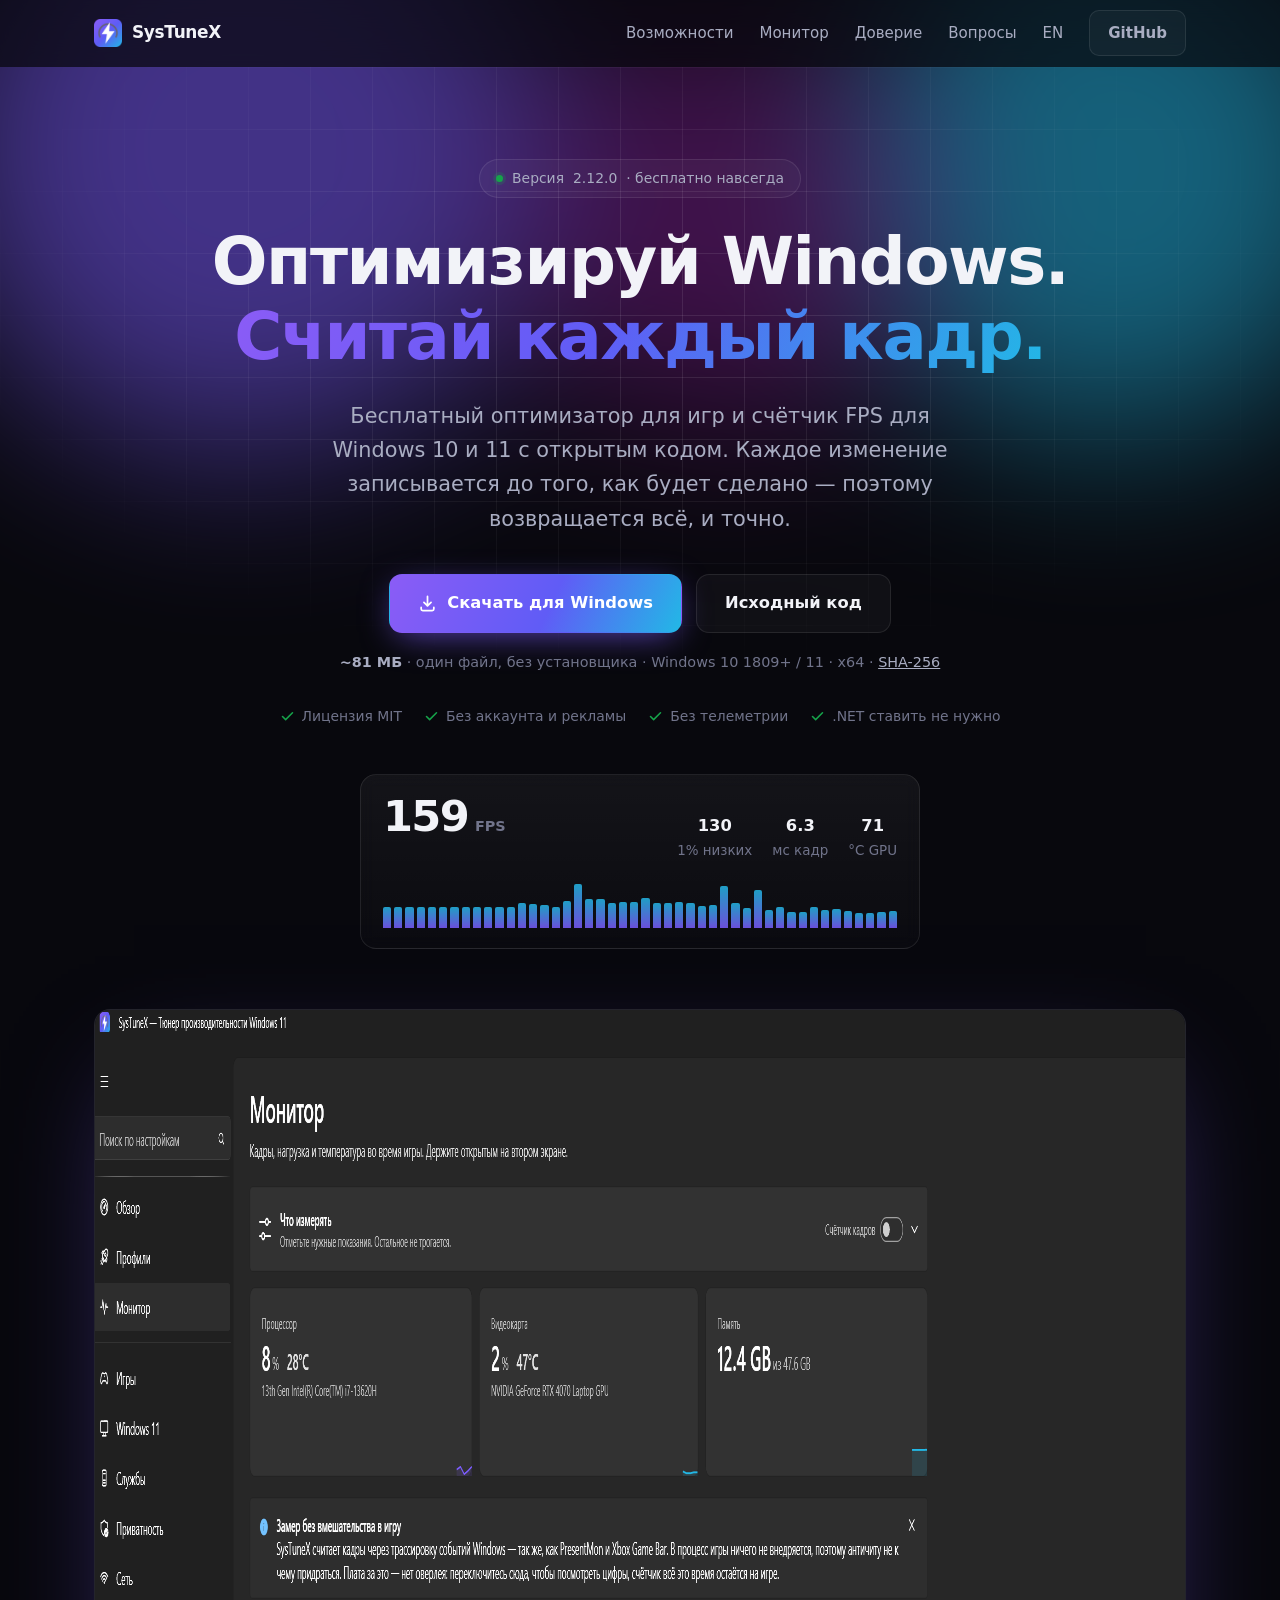
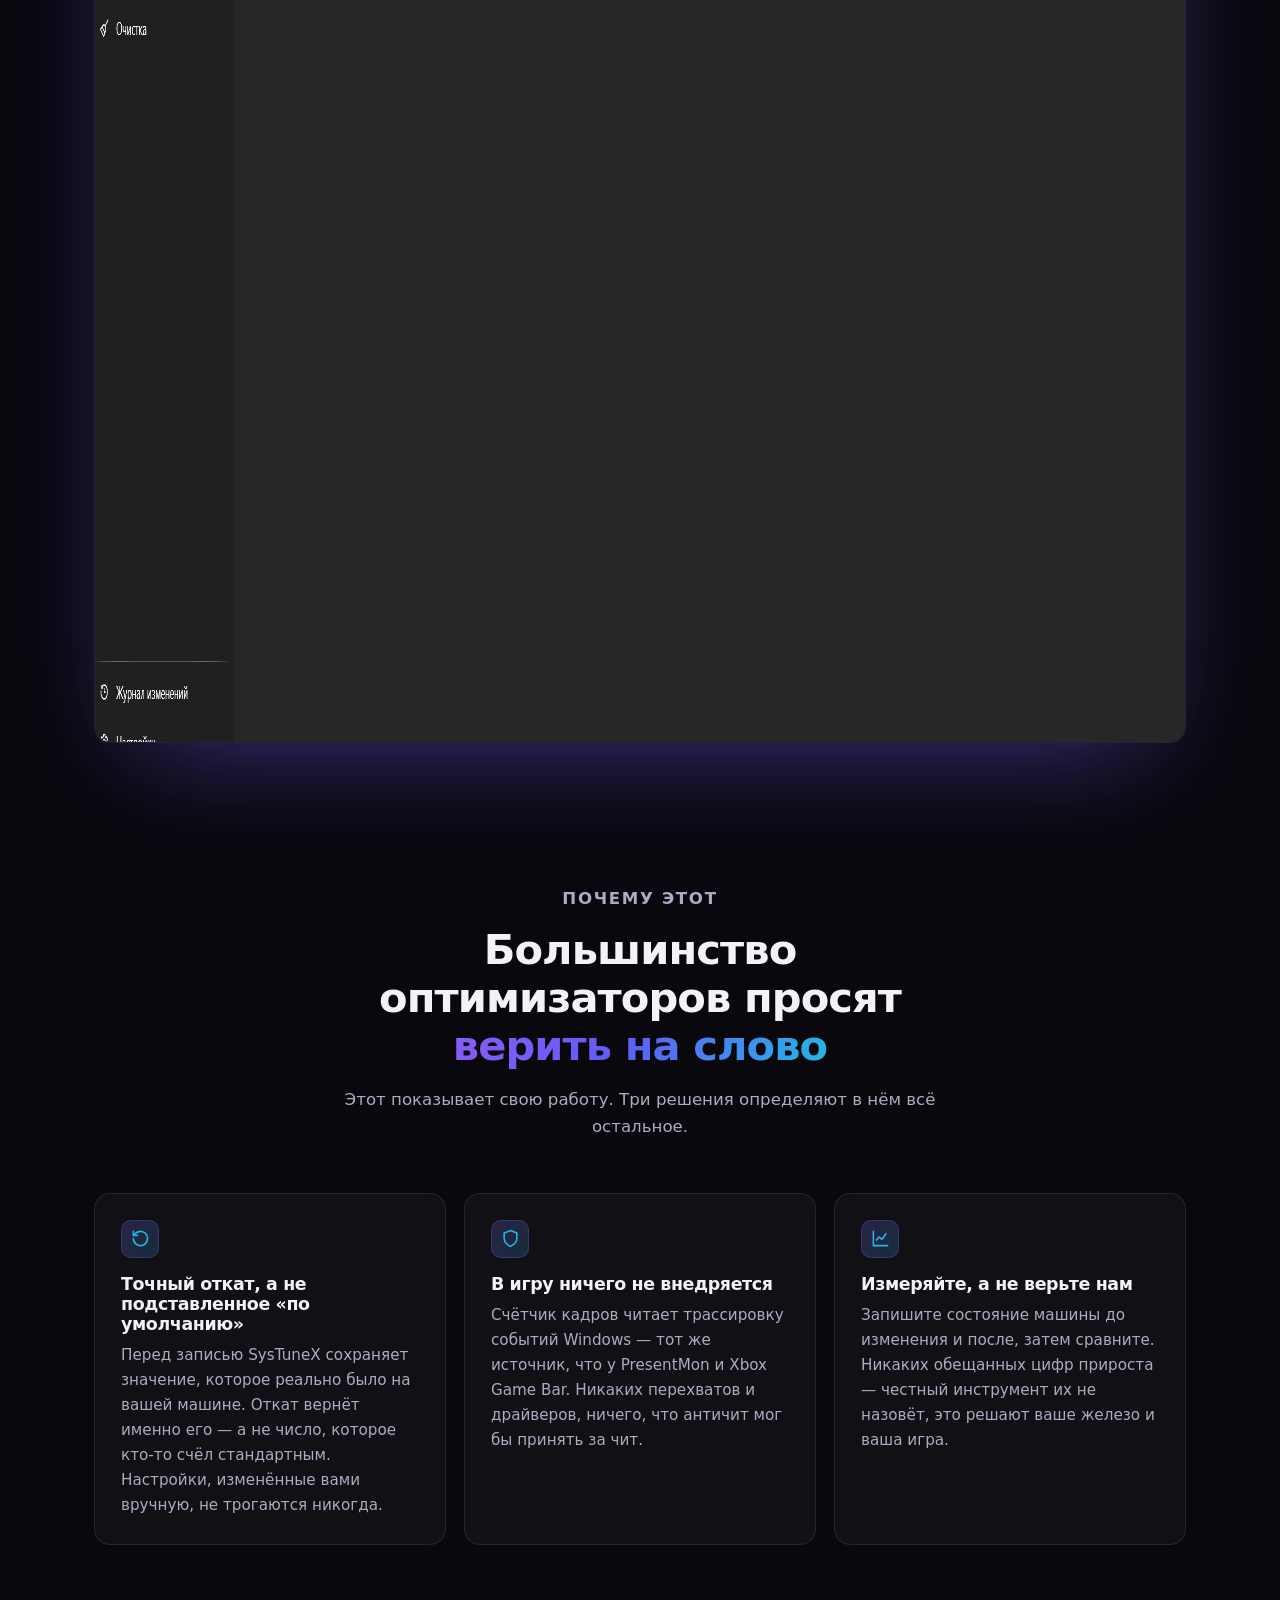
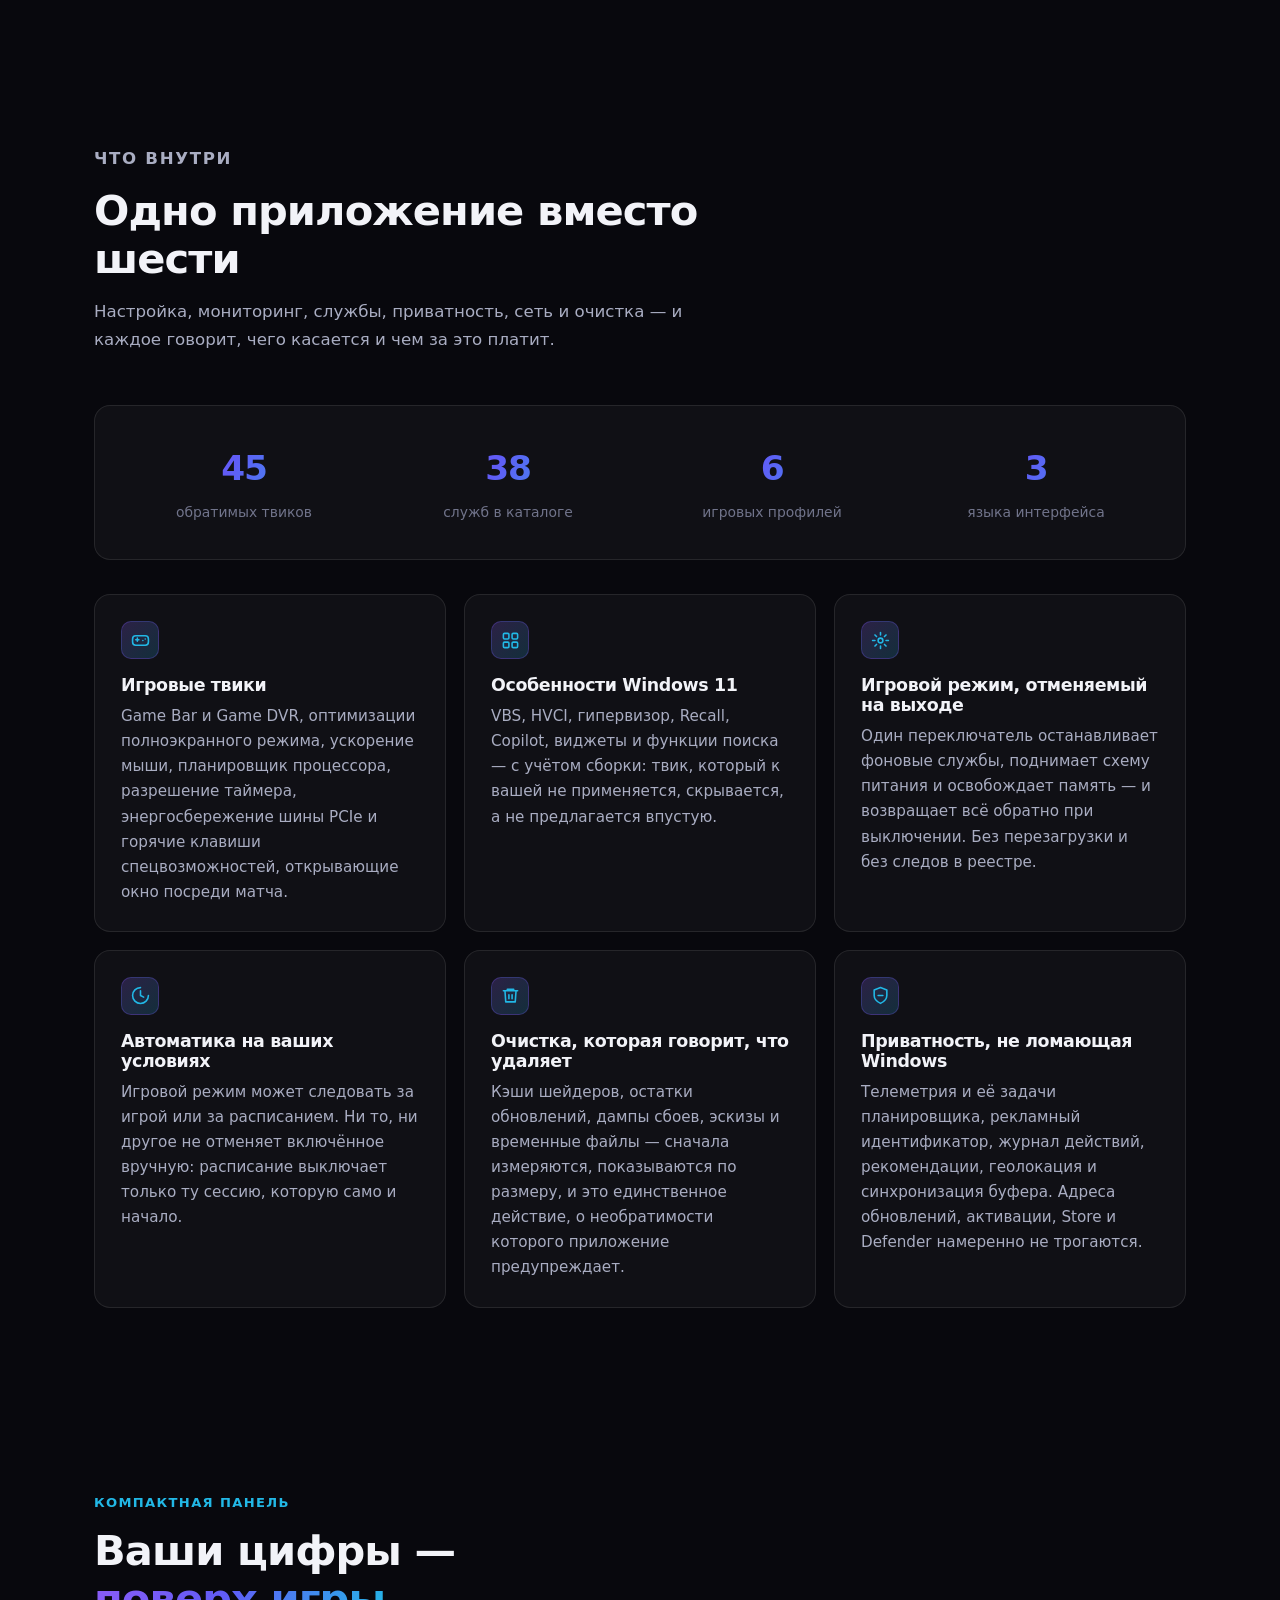
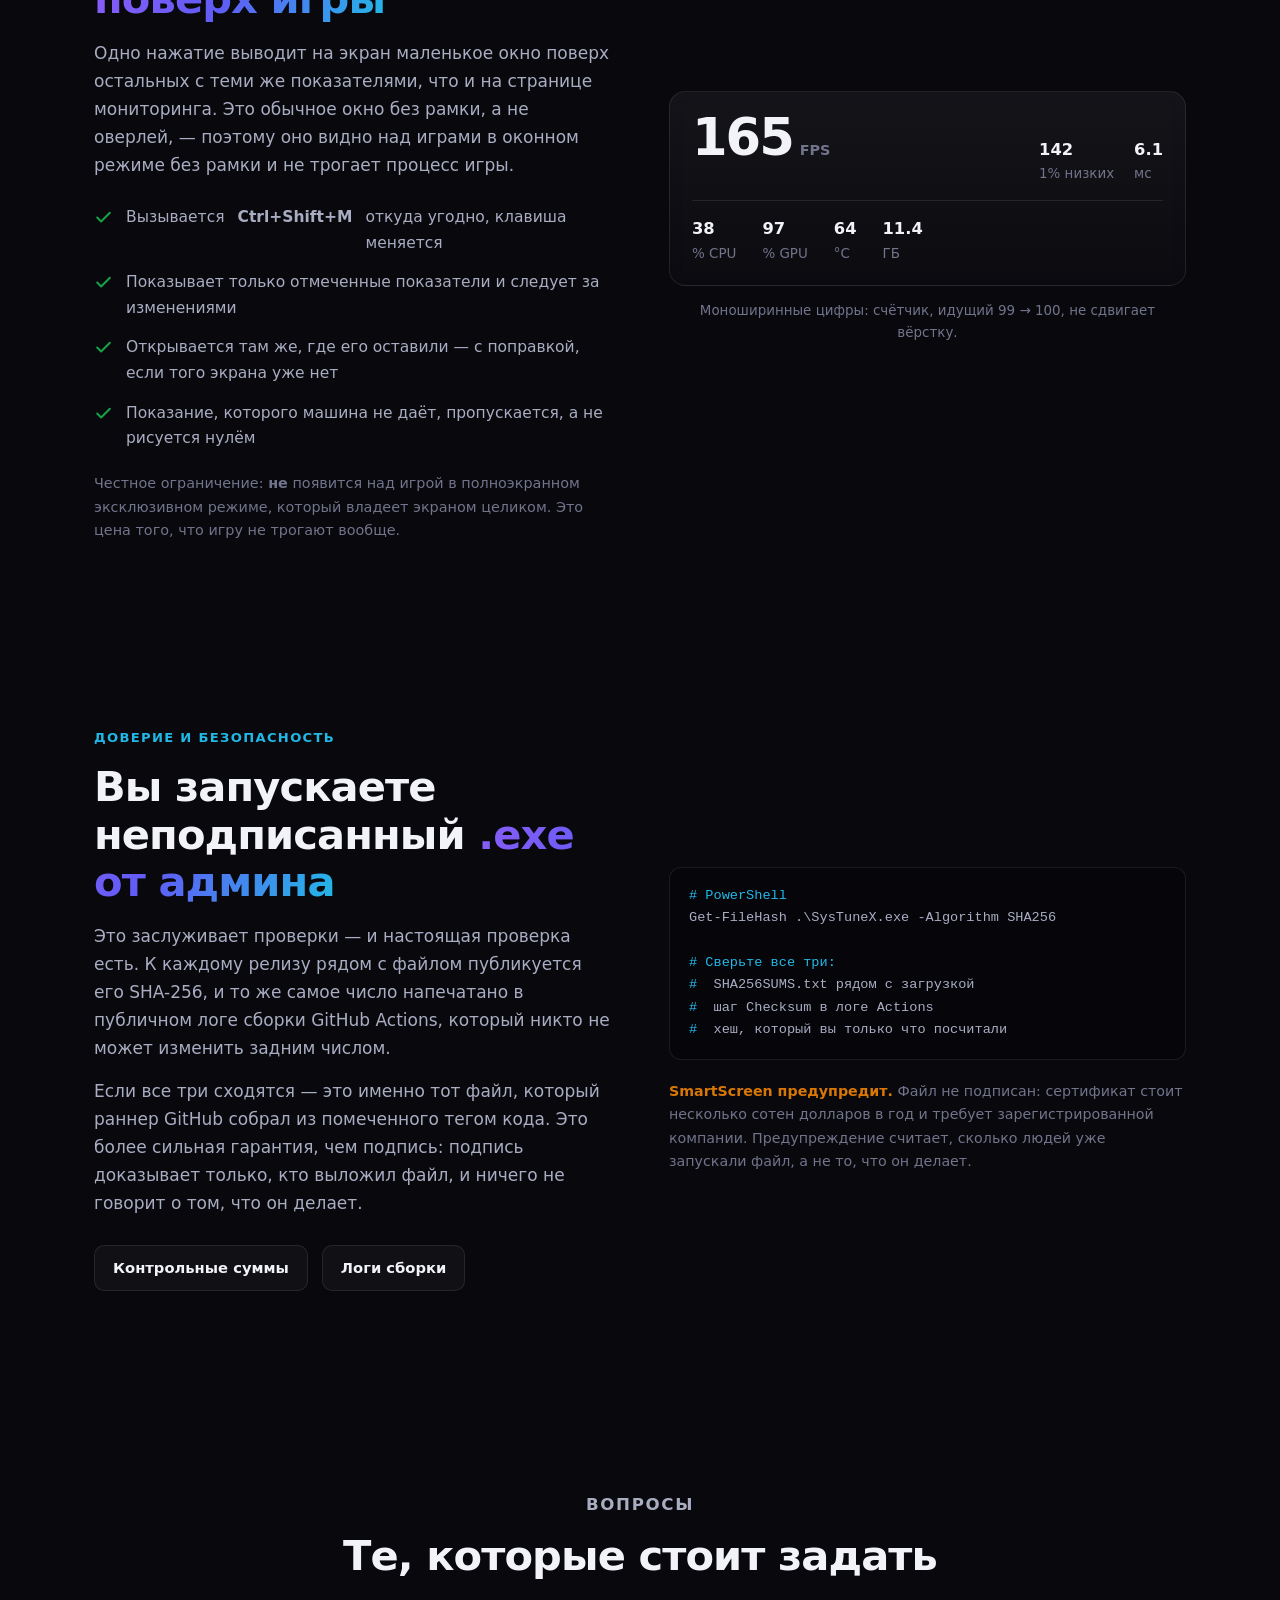
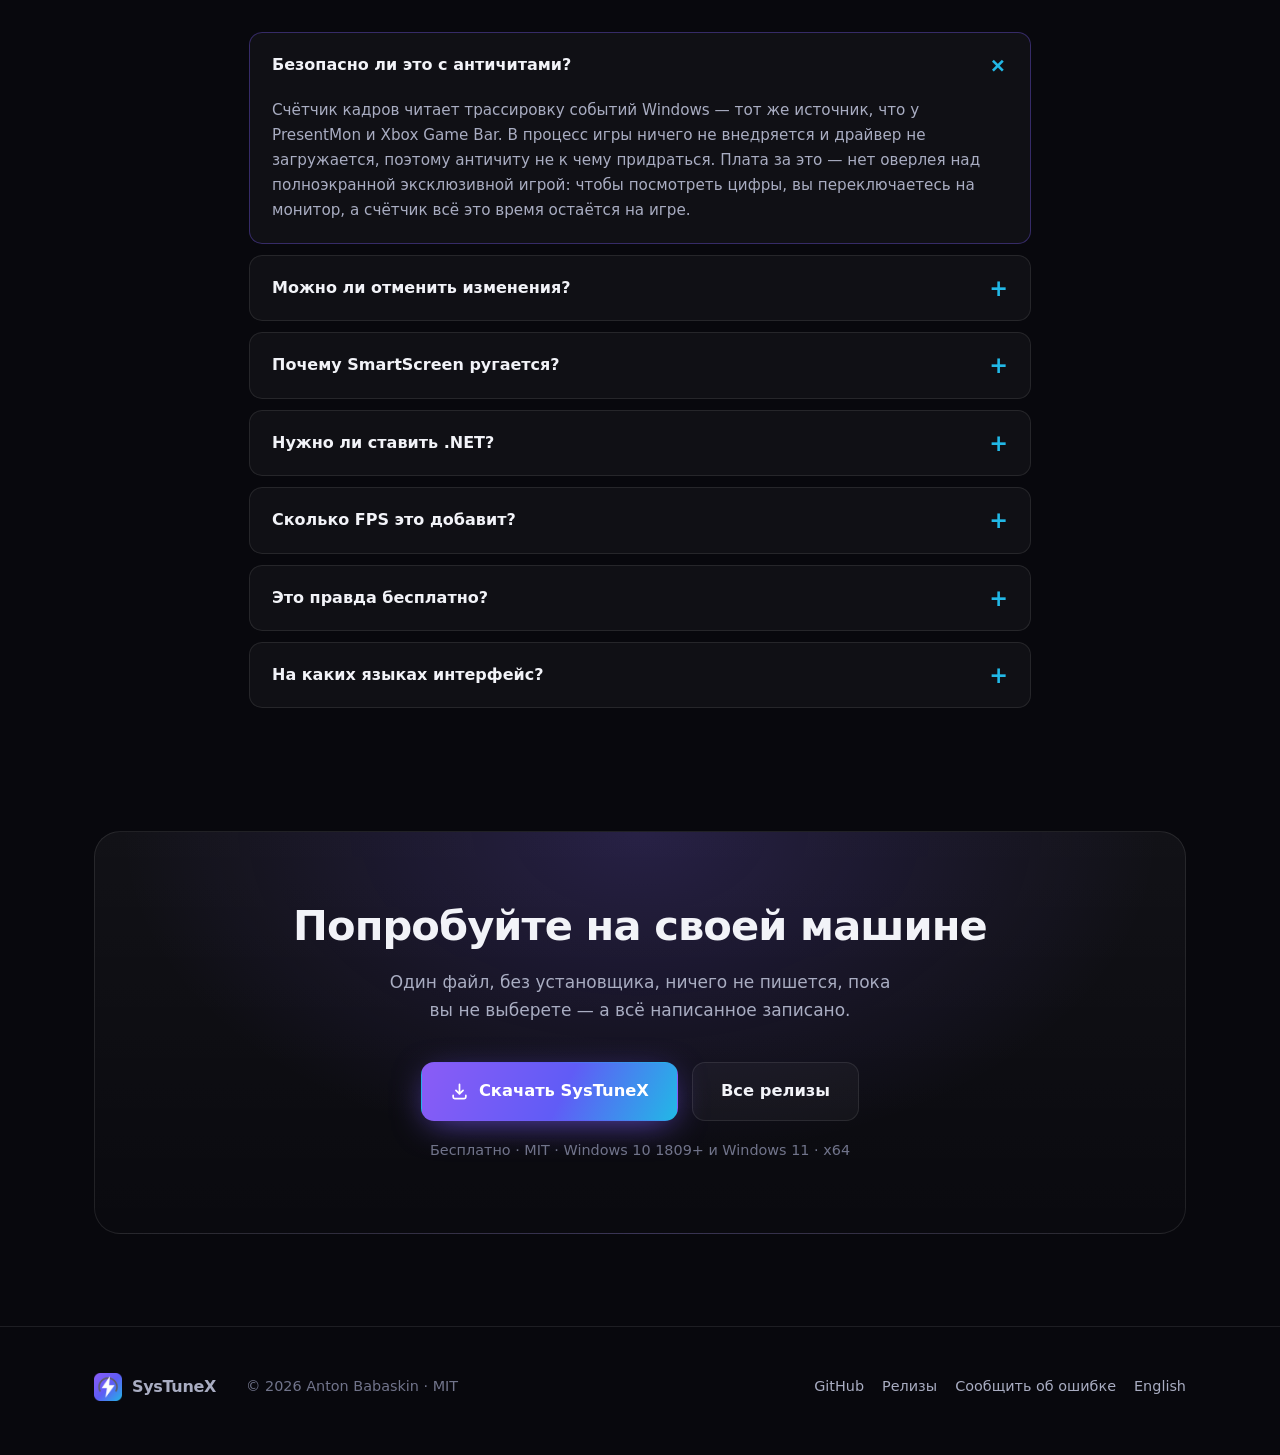
==== docs/ru/index.html @ 5f36dd77 "Add a landing page, in English and Russian, with the SEO to be found by A GitHub release page is whe" ====
<!DOCTYPE html>
<html lang="ru">
<head>
<meta charset="utf-8">
<meta name="viewport" content="width=device-width, initial-scale=1">

<title>SysTuneX — бесплатный оптимизатор Windows 11 для игр и счётчик FPS</title>
<meta name="description" content="Бесплатный оптимизатор Windows 10/11 с открытым кодом. Игровые профили, мониторинг FPS, 1% низких, времени кадра, CPU и GPU — и точный откат каждого изменения. Без внедрения в игру и без телеметрии.">

<link rel="canonical" href="https://anton-babaskin.github.io/SysTuneX/ru/">
<link rel="alternate" hreflang="en" href="https://anton-babaskin.github.io/SysTuneX/">
<link rel="alternate" hreflang="ru" href="https://anton-babaskin.github.io/SysTuneX/ru/">
<link rel="alternate" hreflang="x-default" href="https://anton-babaskin.github.io/SysTuneX/">

<meta property="og:type" content="website">
<meta property="og:site_name" content="SysTuneX">
<meta property="og:title" content="SysTuneX — бесплатный оптимизатор Windows 11 для игр и счётчик FPS">
<meta property="og:description" content="Оптимизируй Windows. Считай каждый кадр. Откатывай точно. Бесплатно и с открытым кодом.">
<meta property="og:url" content="https://anton-babaskin.github.io/SysTuneX/ru/">
<meta property="og:image" content="https://anton-babaskin.github.io/SysTuneX/images/systunex-monitor-ru.png">
<meta property="og:image:width" content="2370">
<meta property="og:image:height" content="1332">
<meta property="og:image:alt" content="Монитор SysTuneX: частота кадров, 1% низких, время кадра, загрузка и температура CPU и GPU">
<meta property="og:locale" content="ru">
<meta property="og:locale:alternate" content="en">
<meta name="twitter:card" content="summary_large_image">
<meta name="twitter:title" content="SysTuneX — бесплатный оптимизатор Windows 11 для игр и счётчик FPS">
<meta name="twitter:description" content="Оптимизируй Windows. Считай каждый кадр. Откатывай точно. Бесплатно и с открытым кодом.">
<meta name="twitter:image" content="https://anton-babaskin.github.io/SysTuneX/images/systunex-monitor-ru.png">

<meta name="theme-color" content="#08080d">
<link rel="icon" href="../images/logo.png" type="image/png">
<link rel="apple-touch-icon" href="../images/logo.png">

<script type="application/ld+json">
{
  "@context": "https://schema.org",
  "@type": "SoftwareApplication",
  "name": "SysTuneX",
  "applicationCategory": "UtilitiesApplication",
  "operatingSystem": "Windows 10 1809 и новее, Windows 11",
  "processorRequirements": "x64",
  "softwareVersion": "2.12.0",
  "url": "https://anton-babaskin.github.io/SysTuneX/ru/",
  "downloadUrl": "https://github.com/Anton-Babaskin/SysTuneX/releases/latest/download/SysTuneX.exe",
  "license": "https://github.com/Anton-Babaskin/SysTuneX/blob/main/LICENSE",
  "isAccessibleForFree": true,
  "inLanguage": ["ru", "en", "uk"],
  "description": "Бесплатный оптимизатор Windows 10/11 для игр и счётчик FPS с открытым кодом. Игровые профили, игровой режим, очистка и подсчёт кадров через трассировку событий Windows — без внедрения кода в игру. Каждое изменение записывается до применения и откатывается точно.",
  "offers": { "@type": "Offer", "price": "0", "priceCurrency": "USD" },
  "author": { "@type": "Person", "name": "Anton Babaskin", "url": "https://github.com/Anton-Babaskin" },
  "codeRepository": "https://github.com/Anton-Babaskin/SysTuneX"
}
</script>

<script type="application/ld+json">
{
  "@context": "https://schema.org",
  "@type": "FAQPage",
  "mainEntity": [
    {
      "@type": "Question",
      "name": "Безопасно ли это с античитами?",
      "acceptedAnswer": {
        "@type": "Answer",
        "text": "Счётчик кадров читает трассировку событий Windows — тот же источник, что у PresentMon и Xbox Game Bar. В процесс игры ничего не внедряется и драйвер не загружается, поэтому античиту не к чему придраться. Плата за это — нет оверлея над полноэкранной эксклюзивной игрой."
      }
    },
    {
      "@type": "Question",
      "name": "Можно ли отменить изменения?",
      "acceptedAnswer": {
        "@type": "Answer",
        "text": "Да. Каждое поддерживаемое изменение записывается до применения — с тем значением, которое реально было на машине, — и откатывается по одному или всё сразу из журнала изменений. Исключение одно: удалённые при очистке файлы вернуть нельзя, и приложение предупреждает об этом заранее."
      }
    },
    {
      "@type": "Question",
      "name": "Почему SmartScreen показывает предупреждение?",
      "acceptedAnswer": {
        "@type": "Answer",
        "text": "Исполняемый файл не подписан: сертификат стоит несколько сотен долларов в год и требует зарегистрированной компании. Вместо этого к каждому релизу публикуется SHA-256, который совпадает с числом в публичном логе сборки GitHub Actions — это доказывает, что файл собран из помеченного тегом исходного кода."
      }
    },
    {
      "@type": "Question",
      "name": "Нужно ли устанавливать .NET?",
      "acceptedAnswer": {
        "@type": "Answer",
        "text": "Нет, это самодостаточный один файл. Права администратора нужны: ключи реестра лежат в HKEY_LOCAL_MACHINE, смена типа запуска службы идёт через диспетчер служб, а счётчику кадров нужна сессия трассировки."
      }
    },
    {
      "@type": "Question",
      "name": "Сколько FPS это добавит?",
      "acceptedAnswer": {
        "@type": "Answer",
        "text": "Честный инструмент не может назвать число: результат зависит от железа, игры и того, что уже запущено. SysTuneX сделан так, чтобы вы измерили сами — запишите состояние машины до и после и прогоните один и тот же бенчмарк."
      }
    }
  ]
}
</script>

<script>document.documentElement.classList.add('js')</script>
<link rel="stylesheet" href="../assets/site.css">
</head>
<body>

<header id="top">
  <div class="wrap">
    <nav>
      <a class="brand" href="./"><img src="../images/logo.png" alt="" width="28" height="28">SysTuneX</a>
      <div class="navlinks">
        <a href="#features" data-opt>Возможности</a>
        <a href="#monitor" data-opt>Монитор</a>
        <a href="#trust" data-opt>Доверие</a>
        <a href="#faq" data-opt>Вопросы</a>
        <a href="../" hreflang="en">EN</a>
        <a class="btn btn-ghost btn-sm" href="https://github.com/Anton-Babaskin/SysTuneX">GitHub</a>
      </div>
    </nav>
  </div>
</header>

<main>

<section class="hero">
  <div class="aurora" aria-hidden="true">
    <div class="blob b1"></div><div class="blob b2"></div><div class="blob b3"></div>
  </div>
  <div class="grid-bg" aria-hidden="true"></div>

  <div class="wrap">
    <span class="pill"><i class="dot"></i> Версия <span id="ver">2.12.0</span> · бесплатно навсегда</span>

    <h1>Оптимизируй Windows.<br><span class="grad">Считай каждый кадр.</span></h1>

    <p class="lead">
      Бесплатный оптимизатор для игр и счётчик FPS для Windows&nbsp;10 и&nbsp;11 с открытым кодом.
      Каждое изменение записывается до того, как будет сделано — поэтому возвращается всё, и точно.
    </p>

    <div class="cta">
      <a class="btn btn-primary" id="dl"
         href="https://github.com/Anton-Babaskin/SysTuneX/releases/latest/download/SysTuneX.exe">
        <svg viewBox="0 0 24 24" fill="none" stroke="currentColor" stroke-width="2.2" stroke-linecap="round" stroke-linejoin="round" width="19" height="19" aria-hidden="true"><path d="M12 3v12m0 0 4.5-4.5M12 15l-4.5-4.5M4 17v2a2 2 0 0 0 2 2h12a2 2 0 0 0 2-2v-2"/></svg>
        Скачать для Windows
      </a>
      <a class="btn btn-ghost" href="https://github.com/Anton-Babaskin/SysTuneX">Исходный код</a>
    </div>

    <p class="meta">
      <b id="size" data-unit="МБ">~81 МБ</b> · один файл, без установщика · Windows 10 1809+ / 11 · x64 ·
      <a href="https://github.com/Anton-Babaskin/SysTuneX/releases/latest/download/SHA256SUMS.txt" style="color:var(--ink-2)">SHA-256</a>
    </p>

    <div class="trust">
      <span><svg viewBox="0 0 24 24" fill="none" stroke="currentColor" stroke-width="2.5" stroke-linecap="round" stroke-linejoin="round" aria-hidden="true"><path d="M20 6 9 17l-5-5"/></svg> Лицензия MIT</span>
      <span><svg viewBox="0 0 24 24" fill="none" stroke="currentColor" stroke-width="2.5" stroke-linecap="round" stroke-linejoin="round" aria-hidden="true"><path d="M20 6 9 17l-5-5"/></svg> Без аккаунта и рекламы</span>
      <span><svg viewBox="0 0 24 24" fill="none" stroke="currentColor" stroke-width="2.5" stroke-linecap="round" stroke-linejoin="round" aria-hidden="true"><path d="M20 6 9 17l-5-5"/></svg> Без телеметрии</span>
      <span><svg viewBox="0 0 24 24" fill="none" stroke="currentColor" stroke-width="2.5" stroke-linecap="round" stroke-linejoin="round" aria-hidden="true"><path d="M20 6 9 17l-5-5"/></svg> .NET ставить не нужно</span>
    </div>

    <div class="readout" aria-hidden="true">
      <div class="readout-top">
        <div class="fps tnum"><span id="fpsval">144</span><small>FPS</small></div>
        <div class="readout-stats tnum">
          <div><b id="lowval">118</b>1% низких</div>
          <div><b id="ftval">6.9</b>мс кадр</div>
          <div><b id="gpuval">71</b>°C GPU</div>
        </div>
      </div>
      <div class="bars" id="bars"></div>
    </div>
  </div>
</section>

<section id="monitor" style="padding-top:20px">
  <div class="wrap">
    <div class="shot reveal">
      <img src="../images/systunex-monitor-ru.png" width="2370" height="1332" loading="lazy"
           alt="Страница мониторинга SysTuneX: частота кадров с 1% низких, время кадра, загрузка и температура CPU и GPU, занятая память">
    </div>
  </div>
</section>

<section id="why" style="padding-top:34px">
  <div class="wrap">
    <div class="sec-head mid reveal">
      <p class="eyebrow">Почему этот</p>
      <h2>Большинство оптимизаторов просят <span class="grad">верить на слово</span></h2>
      <p>Этот показывает свою работу. Три решения определяют в нём всё остальное.</p>
    </div>

    <div class="cards">
      <article class="card reveal">
        <div class="ico"><svg viewBox="0 0 24 24" fill="none" stroke="currentColor" stroke-width="2" stroke-linecap="round" stroke-linejoin="round" aria-hidden="true"><path d="M3 12a9 9 0 1 0 3-6.7L3 8"/><path d="M3 3v5h5"/></svg></div>
        <h3>Точный откат, а не подставленное «по умолчанию»</h3>
        <p>Перед записью SysTuneX сохраняет значение, которое реально было на вашей машине. Откат вернёт именно его — а не число, которое кто-то счёл стандартным. Настройки, изменённые вами вручную, не трогаются никогда.</p>
      </article>
      <article class="card reveal">
        <div class="ico"><svg viewBox="0 0 24 24" fill="none" stroke="currentColor" stroke-width="2" stroke-linecap="round" stroke-linejoin="round" aria-hidden="true"><path d="M12 22s8-4 8-10V5l-8-3-8 3v7c0 6 8 10 8 10z"/></svg></div>
        <h3>В игру ничего не внедряется</h3>
        <p>Счётчик кадров читает трассировку событий Windows — тот же источник, что у PresentMon и Xbox Game Bar. Никаких перехватов и драйверов, ничего, что античит мог бы принять за чит.</p>
      </article>
      <article class="card reveal">
        <div class="ico"><svg viewBox="0 0 24 24" fill="none" stroke="currentColor" stroke-width="2" stroke-linecap="round" stroke-linejoin="round" aria-hidden="true"><path d="M3 3v18h18"/><path d="m7 14 3-4 4 3 5-7"/></svg></div>
        <h3>Измеряйте, а не верьте нам</h3>
        <p>Запишите состояние машины до изменения и после, затем сравните. Никаких обещанных цифр прироста — честный инструмент их не назовёт, это решают ваше железо и ваша игра.</p>
      </article>
    </div>
  </div>
</section>

<section id="features">
  <div class="wrap">
    <div class="sec-head reveal">
      <p class="eyebrow">Что внутри</p>
      <h2>Одно приложение вместо шести</h2>
      <p>Настройка, мониторинг, службы, приватность, сеть и очистка — и каждое говорит, чего касается и чем за это платит.</p>
    </div>

    <div class="stats reveal tnum" style="margin-bottom:34px">
      <div class="stat"><b class="grad">45</b><span>обратимых твиков</span></div>
      <div class="stat"><b class="grad">38</b><span>служб в каталоге</span></div>
      <div class="stat"><b class="grad">6</b><span>игровых профилей</span></div>
      <div class="stat"><b class="grad">3</b><span>языка интерфейса</span></div>
    </div>

    <div class="cards">
      <article class="card reveal">
        <div class="ico"><svg viewBox="0 0 24 24" fill="none" stroke="currentColor" stroke-width="2" stroke-linecap="round" stroke-linejoin="round" aria-hidden="true"><path d="M6 11h4M8 9v4M15 12h.01M18 10h.01"/><rect x="2" y="6" width="20" height="12" rx="4"/></svg></div>
        <h3>Игровые твики</h3>
        <p>Game Bar и Game DVR, оптимизации полноэкранного режима, ускорение мыши, планировщик процессора, разрешение таймера, энергосбережение шины PCIe и горячие клавиши спецвозможностей, открывающие окно посреди матча.</p>
      </article>
      <article class="card reveal">
        <div class="ico"><svg viewBox="0 0 24 24" fill="none" stroke="currentColor" stroke-width="2" stroke-linecap="round" stroke-linejoin="round" aria-hidden="true"><rect x="3" y="3" width="7" height="7" rx="1.5"/><rect x="14" y="3" width="7" height="7" rx="1.5"/><rect x="3" y="14" width="7" height="7" rx="1.5"/><rect x="14" y="14" width="7" height="7" rx="1.5"/></svg></div>
        <h3>Особенности Windows 11</h3>
        <p>VBS, HVCI, гипервизор, Recall, Copilot, виджеты и функции поиска — с учётом сборки: твик, который к вашей не применяется, скрывается, а не предлагается впустую.</p>
      </article>
      <article class="card reveal">
        <div class="ico"><svg viewBox="0 0 24 24" fill="none" stroke="currentColor" stroke-width="2" stroke-linecap="round" stroke-linejoin="round" aria-hidden="true"><circle cx="12" cy="12" r="3"/><path d="M12 2v3m0 14v3M2 12h3m14 0h3M5 5l2 2m10 10 2 2M5 19l2-2m10-10 2-2"/></svg></div>
        <h3>Игровой режим, отменяемый на выходе</h3>
        <p>Один переключатель останавливает фоновые службы, поднимает схему питания и освобождает память — и возвращает всё обратно при выключении. Без перезагрузки и без следов в реестре.</p>
      </article>
      <article class="card reveal">
        <div class="ico"><svg viewBox="0 0 24 24" fill="none" stroke="currentColor" stroke-width="2" stroke-linecap="round" stroke-linejoin="round" aria-hidden="true"><path d="M12 2a10 10 0 1 0 10 10"/><path d="M12 6v6l4 2"/></svg></div>
        <h3>Автоматика на ваших условиях</h3>
        <p>Игровой режим может следовать за игрой или за расписанием. Ни то, ни другое не отменяет включённое вручную: расписание выключает только ту сессию, которую само и начало.</p>
      </article>
      <article class="card reveal">
        <div class="ico"><svg viewBox="0 0 24 24" fill="none" stroke="currentColor" stroke-width="2" stroke-linecap="round" stroke-linejoin="round" aria-hidden="true"><path d="M3 6h18M8 6V4h8v2M19 6l-1 14H6L5 6"/><path d="M10 11v5M14 11v5"/></svg></div>
        <h3>Очистка, которая говорит, что удаляет</h3>
        <p>Кэши шейдеров, остатки обновлений, дампы сбоев, эскизы и временные файлы — сначала измеряются, показываются по размеру, и это единственное действие, о необратимости которого приложение предупреждает.</p>
      </article>
      <article class="card reveal">
        <div class="ico"><svg viewBox="0 0 24 24" fill="none" stroke="currentColor" stroke-width="2" stroke-linecap="round" stroke-linejoin="round" aria-hidden="true"><path d="M12 22s8-4 8-10V5l-8-3-8 3v7c0 6 8 10 8 10z"/><path d="M9 12h6"/></svg></div>
        <h3>Приватность, не ломающая Windows</h3>
        <p>Телеметрия и её задачи планировщика, рекламный идентификатор, журнал действий, рекомендации, геолокация и синхронизация буфера. Адреса обновлений, активации, Store и Defender намеренно не трогаются.</p>
      </article>
    </div>
  </div>
</section>

<section id="compact">
  <div class="wrap split">
    <div class="reveal">
      <p class="eyebrow">Компактная панель</p>
      <h2>Ваши цифры — <span class="grad">поверх игры</span></h2>
      <p style="color:var(--ink-2);margin-top:16px">
        Одно нажатие выводит на экран маленькое окно поверх остальных с теми же показателями, что
        и на странице мониторинга. Это обычное окно без рамки, а не оверлей, — поэтому оно видно
        над играми в оконном режиме без рамки и не трогает процесс игры.
      </p>
      <ul class="checklist">
        <li><svg viewBox="0 0 24 24" fill="none" stroke="currentColor" stroke-width="2.5" stroke-linecap="round" stroke-linejoin="round" aria-hidden="true"><path d="M20 6 9 17l-5-5"/></svg> Вызывается <b>Ctrl+Shift+M</b> откуда угодно, клавиша меняется</li>
        <li><svg viewBox="0 0 24 24" fill="none" stroke="currentColor" stroke-width="2.5" stroke-linecap="round" stroke-linejoin="round" aria-hidden="true"><path d="M20 6 9 17l-5-5"/></svg> Показывает только отмеченные показатели и следует за изменениями</li>
        <li><svg viewBox="0 0 24 24" fill="none" stroke="currentColor" stroke-width="2.5" stroke-linecap="round" stroke-linejoin="round" aria-hidden="true"><path d="M20 6 9 17l-5-5"/></svg> Открывается там же, где его оставили — с поправкой, если того экрана уже нет</li>
        <li><svg viewBox="0 0 24 24" fill="none" stroke="currentColor" stroke-width="2.5" stroke-linecap="round" stroke-linejoin="round" aria-hidden="true"><path d="M20 6 9 17l-5-5"/></svg> Показание, которого машина не даёт, пропускается, а не рисуется нулём</li>
      </ul>
      <p style="color:var(--ink-3);font-size:.9rem;margin-top:20px">
        Честное ограничение: <strong>не</strong> появится над игрой в полноэкранном эксклюзивном
        режиме, который владеет экраном целиком. Это цена того, что игру не трогают вообще.
      </p>
    </div>
    <div class="reveal">
      <div class="readout" style="margin:0;max-width:none">
        <div class="readout-top">
          <div class="fps tnum" style="font-size:3.2rem">165<small>FPS</small></div>
          <div class="readout-stats tnum">
            <div><b>142</b>1% низких</div>
            <div><b>6.1</b>мс</div>
          </div>
        </div>
        <div class="readout-stats tnum" style="gap:26px;border-top:1px solid var(--line);padding-top:15px">
          <div><b>38</b>% CPU</div>
          <div><b>97</b>% GPU</div>
          <div><b>64</b>°C</div>
          <div><b>11.4</b>ГБ</div>
        </div>
      </div>
      <p style="color:var(--ink-3);font-size:.84rem;margin-top:14px;text-align:center">
        Моноширинные цифры: счётчик, идущий 99 → 100, не сдвигает вёрстку.
      </p>
    </div>
  </div>
</section>

<section id="trust">
  <div class="wrap split">
    <div class="reveal">
      <p class="eyebrow">Доверие и безопасность</p>
      <h2>Вы запускаете неподписанный <span class="grad">.exe от админа</span></h2>
      <p style="color:var(--ink-2);margin-top:16px">
        Это заслуживает проверки — и настоящая проверка есть. К каждому релизу рядом с файлом
        публикуется его SHA-256, и то же самое число напечатано в публичном логе сборки GitHub
        Actions, который никто не может изменить задним числом.
      </p>
      <p style="color:var(--ink-2);margin-top:14px">
        Если все три сходятся — это именно тот файл, который раннер GitHub собрал из помеченного
        тегом кода. Это более сильная гарантия, чем подпись: подпись доказывает только, кто выложил
        файл, и ничего не говорит о том, что он делает.
      </p>
      <div class="cta" style="justify-content:flex-start;margin-top:28px">
        <a class="btn btn-ghost btn-sm" href="https://github.com/Anton-Babaskin/SysTuneX/releases/latest/download/SHA256SUMS.txt">Контрольные суммы</a>
        <a class="btn btn-ghost btn-sm" href="https://github.com/Anton-Babaskin/SysTuneX/actions">Логи сборки</a>
      </div>
    </div>
    <div class="reveal">
      <div class="code"><b># PowerShell</b>
Get-FileHash .\SysTuneX.exe -Algorithm SHA256

<b># Сверьте все три:</b>
<b>#</b>  SHA256SUMS.txt рядом с загрузкой
<b>#</b>  шаг Checksum в логе Actions
<b>#</b>  хеш, который вы только что посчитали</div>
      <p style="color:var(--ink-3);font-size:.89rem;margin-top:20px">
        <strong style="color:var(--warn)">SmartScreen предупредит.</strong> Файл не подписан:
        сертификат стоит несколько сотен долларов в год и требует зарегистрированной компании.
        Предупреждение считает, сколько людей уже запускали файл, а не то, что он делает.
      </p>
    </div>
  </div>
</section>

<section id="faq">
  <div class="wrap" style="max-width:830px">
    <div class="sec-head mid reveal">
      <p class="eyebrow">Вопросы</p>
      <h2>Те, которые стоит задать</h2>
    </div>

    <div class="reveal">
      <details open>
        <summary>Безопасно ли это с античитами?</summary>
        <p>Счётчик кадров читает трассировку событий Windows — тот же источник, что у PresentMon и Xbox Game Bar. В процесс игры ничего не внедряется и драйвер не загружается, поэтому античиту не к чему придраться. Плата за это — нет оверлея над полноэкранной эксклюзивной игрой: чтобы посмотреть цифры, вы переключаетесь на монитор, а счётчик всё это время остаётся на игре.</p>
      </details>
      <details>
        <summary>Можно ли отменить изменения?</summary>
        <p>Да. Каждое поддерживаемое изменение записывается до применения — с тем значением, которое реально было на машине, — и откатывается по одному или всё сразу из журнала изменений. Исключение одно: удалённые при очистке файлы вернуть нельзя, и приложение предупреждает об этом до удаления.</p>
      </details>
      <details>
        <summary>Почему SmartScreen ругается?</summary>
        <p>Исполняемый файл не подписан: сертификат стоит несколько сотен долларов в год и требует зарегистрированной компании. Вместо этого к каждому релизу публикуется SHA-256, который сверяется с публичным логом сборки. Выберите <em>Подробнее → Выполнить в любом случае</em>, либо сначала проверьте хеш, либо прогоните файл через VirusTotal.</p>
      </details>
      <details>
        <summary>Нужно ли ставить .NET?</summary>
        <p>Нет — это самодостаточный один файл. Права администратора нужны: ключи реестра лежат в HKEY_LOCAL_MACHINE, смена типа запуска службы идёт через диспетчер служб, а счётчику кадров нужна сессия трассировки. Все трое отказывают обычному токену.</p>
      </details>
      <details>
        <summary>Сколько FPS это добавит?</summary>
        <p>Честный инструмент не назовёт число — результат зависит от железа, игры и того, что уже запущено. SysTuneX сделан так, чтобы вы измерили сами: запишите состояние машины до и после и прогоните один и тот же бенчмарк с обеих сторон. Инструмент, который называет вам проценты, гадает.</p>
      </details>
      <details>
        <summary>Это правда бесплатно?</summary>
        <p>Бесплатно и с открытым кодом под лицензией MIT. Без платных версий, аккаунтов, рекламы и какой-либо телеметрии — исходники на GitHub, если это лучше, чем верить на слово.</p>
      </details>
      <details>
        <summary>На каких языках интерфейс?</summary>
        <p>Английский, русский и украинский — весь интерфейс, включая каждый твик, службу и профиль с полным описанием. Выбирается в настройках, перезапуск не нужен.</p>
      </details>
    </div>
  </div>
</section>

<section style="padding-top:20px">
  <div class="wrap">
    <div class="final reveal">
      <h2>Попробуйте на своей машине</h2>
      <p style="color:var(--ink-2);max-width:520px;margin:18px auto 0">
        Один файл, без установщика, ничего не пишется, пока вы не выберете —
        а всё написанное записано.
      </p>
      <div class="cta">
        <a class="btn btn-primary"
           href="https://github.com/Anton-Babaskin/SysTuneX/releases/latest/download/SysTuneX.exe">
          <svg viewBox="0 0 24 24" fill="none" stroke="currentColor" stroke-width="2.2" stroke-linecap="round" stroke-linejoin="round" width="19" height="19" aria-hidden="true"><path d="M12 3v12m0 0 4.5-4.5M12 15l-4.5-4.5M4 17v2a2 2 0 0 0 2 2h12a2 2 0 0 0 2-2v-2"/></svg>
          Скачать SysTuneX
        </a>
        <a class="btn btn-ghost" href="https://github.com/Anton-Babaskin/SysTuneX/releases">Все релизы</a>
      </div>
      <p class="meta">Бесплатно · MIT · Windows 10 1809+ и Windows 11 · x64</p>
    </div>
  </div>
</section>

</main>

<footer>
  <div class="wrap foot">
    <a class="brand" href="./" style="font-size:1rem"><img src="../images/logo.png" alt="" width="24" height="24">SysTuneX</a>
    <span>© 2026 Anton Babaskin · MIT</span>
    <span class="right">
      <a href="https://github.com/Anton-Babaskin/SysTuneX">GitHub</a>
      <a href="https://github.com/Anton-Babaskin/SysTuneX/releases">Релизы</a>
      <a href="https://github.com/Anton-Babaskin/SysTuneX/issues">Сообщить об ошибке</a>
      <a href="../" hreflang="en">English</a>
    </span>
  </div>
</footer>

<script src="../assets/site.js" defer></script>

</body>
</html>
---- docs/assets/site.css ----
:root{
  --brand:#7C5CFF;
  --brand-2:#22B8E6;
  --brand-3:#8B5CF6;
  --safe:#16A34A;
  --warn:#D97706;
  --bg:#08080d;
  --bg-2:#0e0e17;
  --card:rgba(255,255,255,.035);
  --line:rgba(255,255,255,.09);
  --ink:#f2f3f8;
  --ink-2:#a9adc2;
  --ink-3:#71748b;
  --radius:16px;
  --max:1140px;
  --mono:ui-monospace,"Cascadia Mono","SF Mono",Menlo,Consolas,monospace;
}
*{box-sizing:border-box}
html{scroll-behavior:smooth;overflow-x:hidden}
@supports (overflow-x:clip){html,body{overflow-x:clip}}
body{
  margin:0;background:var(--bg);color:var(--ink);
  font-family:system-ui,-apple-system,"Segoe UI Variable Text","Segoe UI",Roboto,sans-serif;
  font-size:17px;line-height:1.65;-webkit-font-smoothing:antialiased;
}
h1,h2,h3{line-height:1.15;letter-spacing:-.022em;margin:0}
h1{font-size:clamp(2.4rem,6.2vw,4.1rem);font-weight:800}
h2{font-size:clamp(1.75rem,3.6vw,2.6rem);font-weight:750}
h3{font-size:1.09rem;font-weight:650}
p{margin:0}
a{color:inherit}
img{max-width:100%;display:block}
.wrap{max-width:var(--max);margin:0 auto;padding:0 24px}
.grad{
  background:linear-gradient(115deg,var(--brand-3) 0%,#605CF6 45%,var(--brand-2) 100%);
  -webkit-background-clip:text;background-clip:text;color:transparent;
}
.tnum{font-variant-numeric:tabular-nums}

/* ── Nav ─────────────────────────────────────────────── */
header{position:sticky;top:0;z-index:50;backdrop-filter:blur(14px);
  background:rgba(8,8,13,.72);border-bottom:1px solid transparent;transition:border-color .3s}
header.stuck{border-bottom-color:var(--line)}
nav{display:flex;align-items:center;gap:14px;height:66px}
.brand{display:flex;align-items:center;gap:10px;font-weight:700;letter-spacing:-.02em;
  text-decoration:none;font-size:1.06rem}
.brand img{width:28px;height:28px}
.navlinks{margin-left:auto;display:flex;align-items:center;gap:26px}
.navlinks a{color:var(--ink-2);text-decoration:none;font-size:.94rem;transition:color .18s}
.navlinks a:hover{color:var(--ink)}
@media(max-width:860px){.navlinks a[data-opt]{display:none}}

/* ── Buttons ─────────────────────────────────────────── */
.btn{display:inline-flex;align-items:center;justify-content:center;gap:10px;
  padding:15px 28px;border-radius:13px;font-weight:650;font-size:1.02rem;
  text-decoration:none;border:1px solid transparent;cursor:pointer;
  transition:transform .18s cubic-bezier(.2,.8,.3,1),box-shadow .25s,background .2s,border-color .2s}
.btn-primary{
  background:linear-gradient(115deg,var(--brand-3),#605CF6 55%,var(--brand-2));
  color:#fff;box-shadow:0 8px 34px -8px rgba(124,92,255,.72)}
.btn-primary:hover{transform:translateY(-2px);box-shadow:0 14px 46px -8px rgba(124,92,255,.9)}
.btn-primary:active{transform:translateY(0)}
.btn-ghost{background:var(--card);border-color:var(--line);color:var(--ink)}
.btn-ghost:hover{background:rgba(255,255,255,.07);border-color:rgba(255,255,255,.18)}
.btn-sm{padding:10px 18px;font-size:.92rem;border-radius:10px}

/* ── Hero ────────────────────────────────────────────── */
.hero{position:relative;padding:92px 0 40px;text-align:center;isolation:isolate}
.aurora{position:absolute;inset:-25% -10% auto;height:760px;z-index:-2;filter:blur(90px);opacity:.5;pointer-events:none}
.blob{position:absolute;border-radius:50%}
.b1{width:620px;height:620px;left:4%;top:0;background:#7C5CFF;animation:drift1 22s ease-in-out infinite}
.b2{width:540px;height:540px;right:2%;top:60px;background:#22B8E6;animation:drift2 26s ease-in-out infinite}
.b3{width:420px;height:420px;left:42%;top:170px;background:#C026D3;opacity:.6;animation:drift1 30s ease-in-out infinite reverse}
@media(max-width:700px){
  .aurora{height:520px;inset:-18% -20% auto}
  .b1{width:360px;height:360px}
  .b2{width:320px;height:320px}
  .b3{width:260px;height:260px;left:34%}
}
@keyframes drift1{0%,100%{transform:translate3d(0,0,0) scale(1)}50%{transform:translate3d(60px,40px,0) scale(1.12)}}
@keyframes drift2{0%,100%{transform:translate3d(0,0,0) scale(1)}50%{transform:translate3d(-70px,50px,0) scale(.9)}}
.grid-bg{position:absolute;inset:0;z-index:-1;pointer-events:none;
  background-image:linear-gradient(var(--line) 1px,transparent 1px),linear-gradient(90deg,var(--line) 1px,transparent 1px);
  background-size:62px 62px;
  mask-image:radial-gradient(ellipse 70% 52% at 50% 26%,#000 20%,transparent 78%);
  -webkit-mask-image:radial-gradient(ellipse 70% 52% at 50% 26%,#000 20%,transparent 78%)}

.pill{display:inline-flex;align-items:center;gap:9px;padding:7px 16px;border-radius:999px;
  border:1px solid var(--line);background:var(--card);font-size:.87rem;color:var(--ink-2);margin-bottom:26px}
.dot{width:7px;height:7px;border-radius:50%;background:var(--safe);
  box-shadow:0 0 0 3px rgba(22,163,74,.2);animation:pulse 2.4s ease-in-out infinite}
@keyframes pulse{50%{box-shadow:0 0 0 7px rgba(22,163,74,0)}}

.hero p.lead{font-size:clamp(1.06rem,2.1vw,1.3rem);color:var(--ink-2);
  max-width:690px;margin:24px auto 0}
.cta{display:flex;gap:14px;justify-content:center;flex-wrap:wrap;margin-top:38px}
.meta{margin-top:18px;font-size:.9rem;color:var(--ink-3)}
.meta b{color:var(--ink-2);font-weight:600}
.trust{display:flex;gap:22px;justify-content:center;flex-wrap:wrap;margin-top:30px;
  font-size:.87rem;color:var(--ink-3)}
.trust span{display:inline-flex;align-items:center;gap:7px}
.trust svg{width:15px;height:15px;color:var(--safe);flex:none}

/* ── Live readout ────────────────────────────────────── */
.readout{max-width:560px;margin:46px auto 0;border:1px solid var(--line);border-radius:var(--radius);
  background:linear-gradient(180deg,rgba(255,255,255,.05),rgba(255,255,255,.015));
  padding:20px 22px;backdrop-filter:blur(8px)}
.readout-top{display:flex;align-items:baseline;justify-content:space-between;gap:16px;margin-bottom:14px}
.fps{font-size:2.7rem;font-weight:800;letter-spacing:-.04em;line-height:1}
.fps small{font-size:.9rem;font-weight:600;color:var(--ink-3);margin-left:7px;letter-spacing:0}
.readout-stats{display:flex;gap:20px;font-size:.84rem;color:var(--ink-3)}
.readout-stats b{display:block;color:var(--ink);font-size:1.02rem;font-weight:650}
.bars{display:flex;align-items:flex-end;gap:3px;height:52px}
.bars i{flex:1;background:linear-gradient(180deg,var(--brand-2),var(--brand));
  border-radius:2px 2px 0 0;min-height:3px;transition:height .18s linear;opacity:.85}

/* ── Sections ────────────────────────────────────────── */
section{padding:92px 0;position:relative}
.sec-head{max-width:640px;margin-bottom:52px}
.sec-head.mid{margin-inline:auto;text-align:center}
.eyebrow{font-size:.82rem;font-weight:700;letter-spacing:.1em;text-transform:uppercase;
  color:var(--brand-2);margin-bottom:14px}
.sec-head p{color:var(--ink-2);margin-top:16px;font-size:1.04rem}

.shot{border:1px solid var(--line);border-radius:var(--radius);overflow:hidden;
  box-shadow:0 40px 110px -40px rgba(124,92,255,.5);background:var(--bg-2)}

.cards{display:grid;gap:18px;grid-template-columns:repeat(auto-fit,minmax(285px,1fr))}
.card{border:1px solid var(--line);border-radius:var(--radius);padding:26px;
  background:var(--card);transition:border-color .25s,transform .25s,background .25s}
.card:hover{border-color:rgba(124,92,255,.42);transform:translateY(-3px);background:rgba(255,255,255,.055)}
.card .ico{width:38px;height:38px;border-radius:10px;display:grid;place-items:center;margin-bottom:16px;
  background:linear-gradient(135deg,rgba(139,92,246,.22),rgba(34,184,230,.18));
  border:1px solid rgba(124,92,255,.28)}
.card .ico svg{width:19px;height:19px;color:var(--brand-2)}
.card p{color:var(--ink-2);font-size:.95rem;margin-top:9px}

.stats{display:grid;grid-template-columns:repeat(auto-fit,minmax(150px,1fr));gap:18px;
  border:1px solid var(--line);border-radius:var(--radius);padding:34px 26px;background:var(--card)}
.stat{text-align:center}
.stat b{display:block;font-size:2.15rem;font-weight:800;letter-spacing:-.035em}
.stat span{font-size:.87rem;color:var(--ink-3)}

.split{display:grid;grid-template-columns:1fr 1fr;gap:58px;align-items:center}
@media(max-width:900px){.split{grid-template-columns:1fr;gap:38px}}
.checklist{list-style:none;padding:0;margin:26px 0 0;display:grid;gap:14px}
.checklist li{display:flex;gap:13px;align-items:flex-start;color:var(--ink-2);font-size:.97rem}
.checklist svg{width:19px;height:19px;color:var(--safe);flex:none;margin-top:3px}

.code{font-family:var(--mono);font-size:.85rem;background:#05050a;border:1px solid var(--line);
  border-radius:12px;padding:17px 19px;color:var(--ink-2);overflow-x:auto;white-space:pre;margin-top:22px}
.code b{color:var(--brand-2);font-weight:400}

details{border:1px solid var(--line);border-radius:13px;background:var(--card);margin-bottom:11px;
  transition:border-color .2s}
details[open]{border-color:rgba(124,92,255,.35)}
summary{padding:19px 22px;cursor:pointer;font-weight:620;list-style:none;display:flex;
  align-items:center;justify-content:space-between;gap:16px;font-size:1rem}
summary::-webkit-details-marker{display:none}
summary::after{content:"+";font-size:1.4rem;color:var(--brand-2);flex:none;line-height:1;
  transition:transform .25s}
details[open] summary::after{transform:rotate(45deg)}
details p{padding:0 22px 20px;color:var(--ink-2);font-size:.95rem}

.final{text-align:center;border:1px solid var(--line);border-radius:26px;padding:70px 32px;
  background:
    radial-gradient(ellipse 70% 120% at 50% 0%,rgba(124,92,255,.2),transparent 68%),
    linear-gradient(180deg,rgba(255,255,255,.045),rgba(255,255,255,.01))}

footer{border-top:1px solid var(--line);padding:46px 0 54px;color:var(--ink-3);font-size:.9rem}
.foot{display:flex;gap:30px;flex-wrap:wrap;align-items:center}
.foot a{color:var(--ink-2);text-decoration:none}
.foot a:hover{color:var(--ink)}
.foot .right{margin-left:auto;display:flex;gap:18px;flex-wrap:wrap}

/* Content is visible on its own; the reveal is an enhancement, not a requirement.
   Hiding it unconditionally meant a page with no JavaScript had an empty middle. */
.reveal{transition:opacity .7s cubic-bezier(.2,.8,.3,1),transform .7s cubic-bezier(.2,.8,.3,1)}
.js .reveal{opacity:0;transform:translateY(22px)}
.js .reveal.in{opacity:1;transform:none}

@media(prefers-reduced-motion:reduce){
  *{animation:none!important;transition:none!important}
  .reveal{opacity:1;transform:none}
  html{scroll-behavior:auto}
}
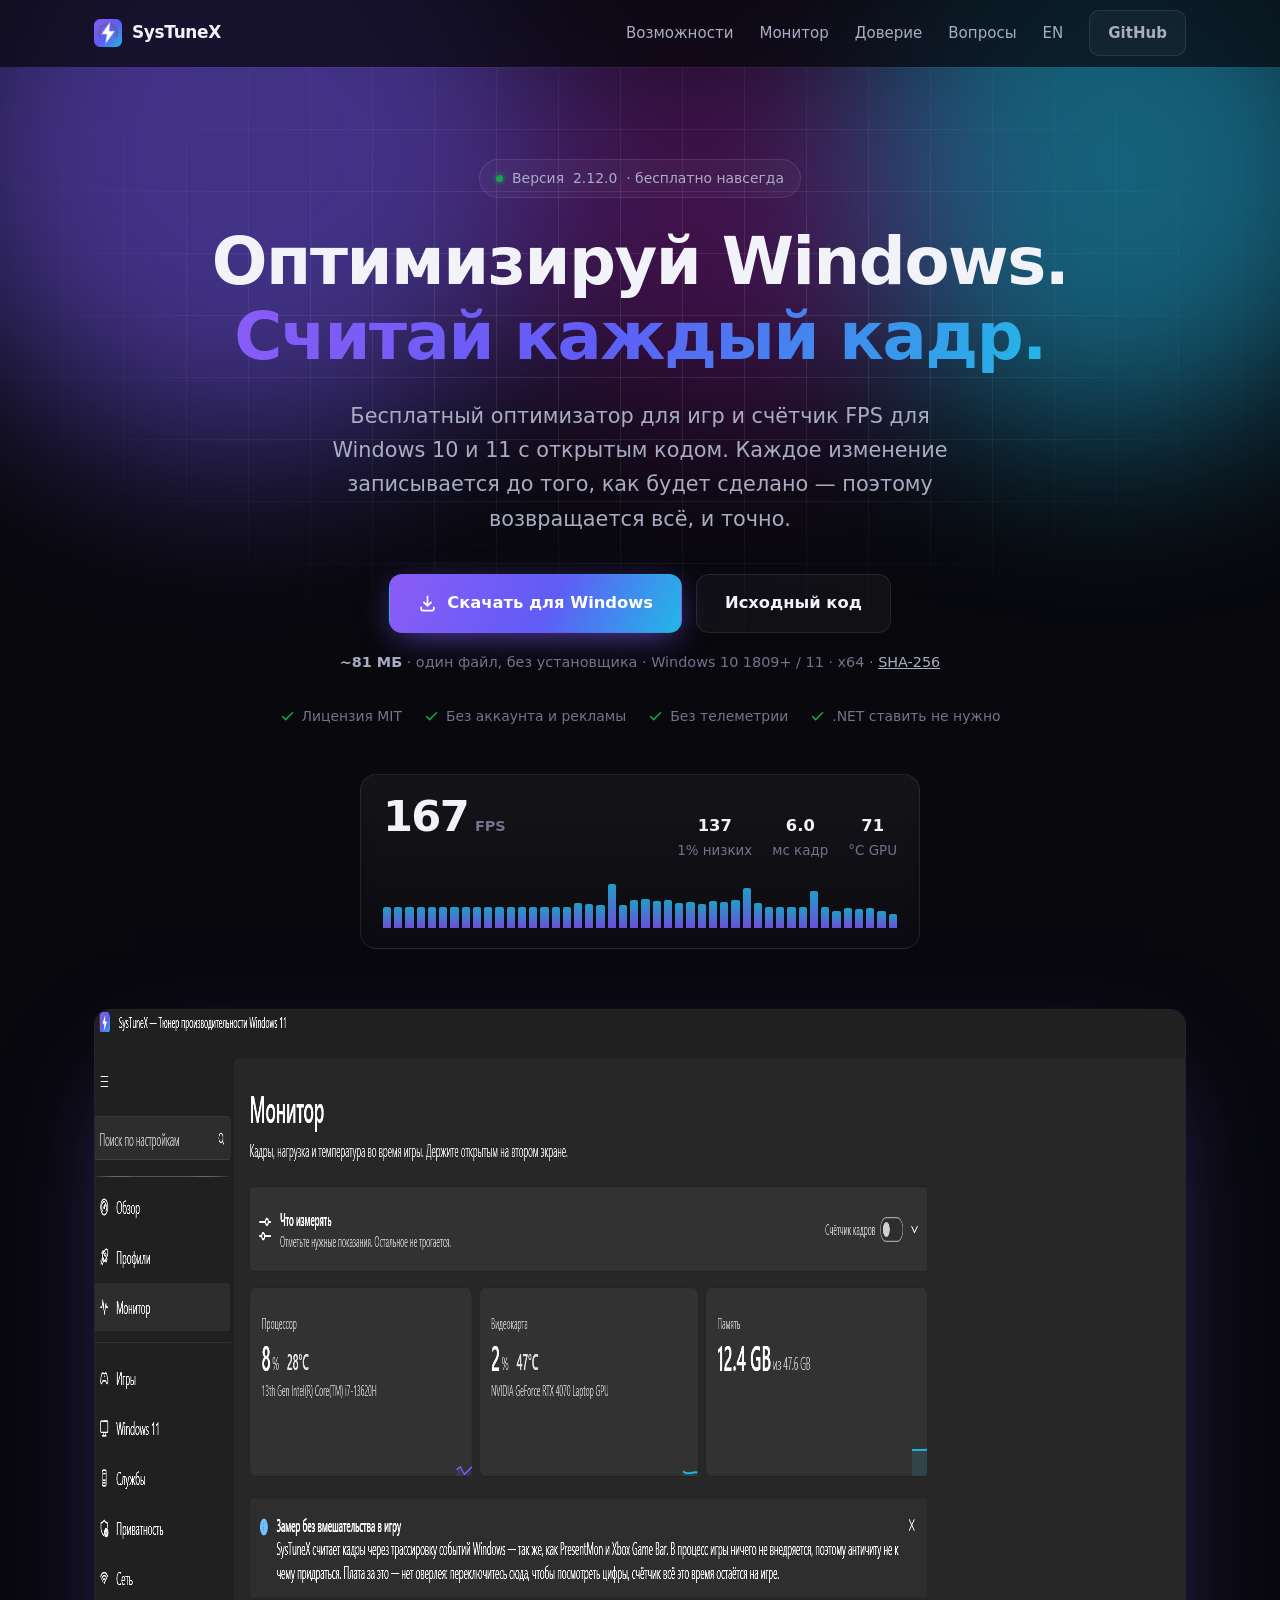
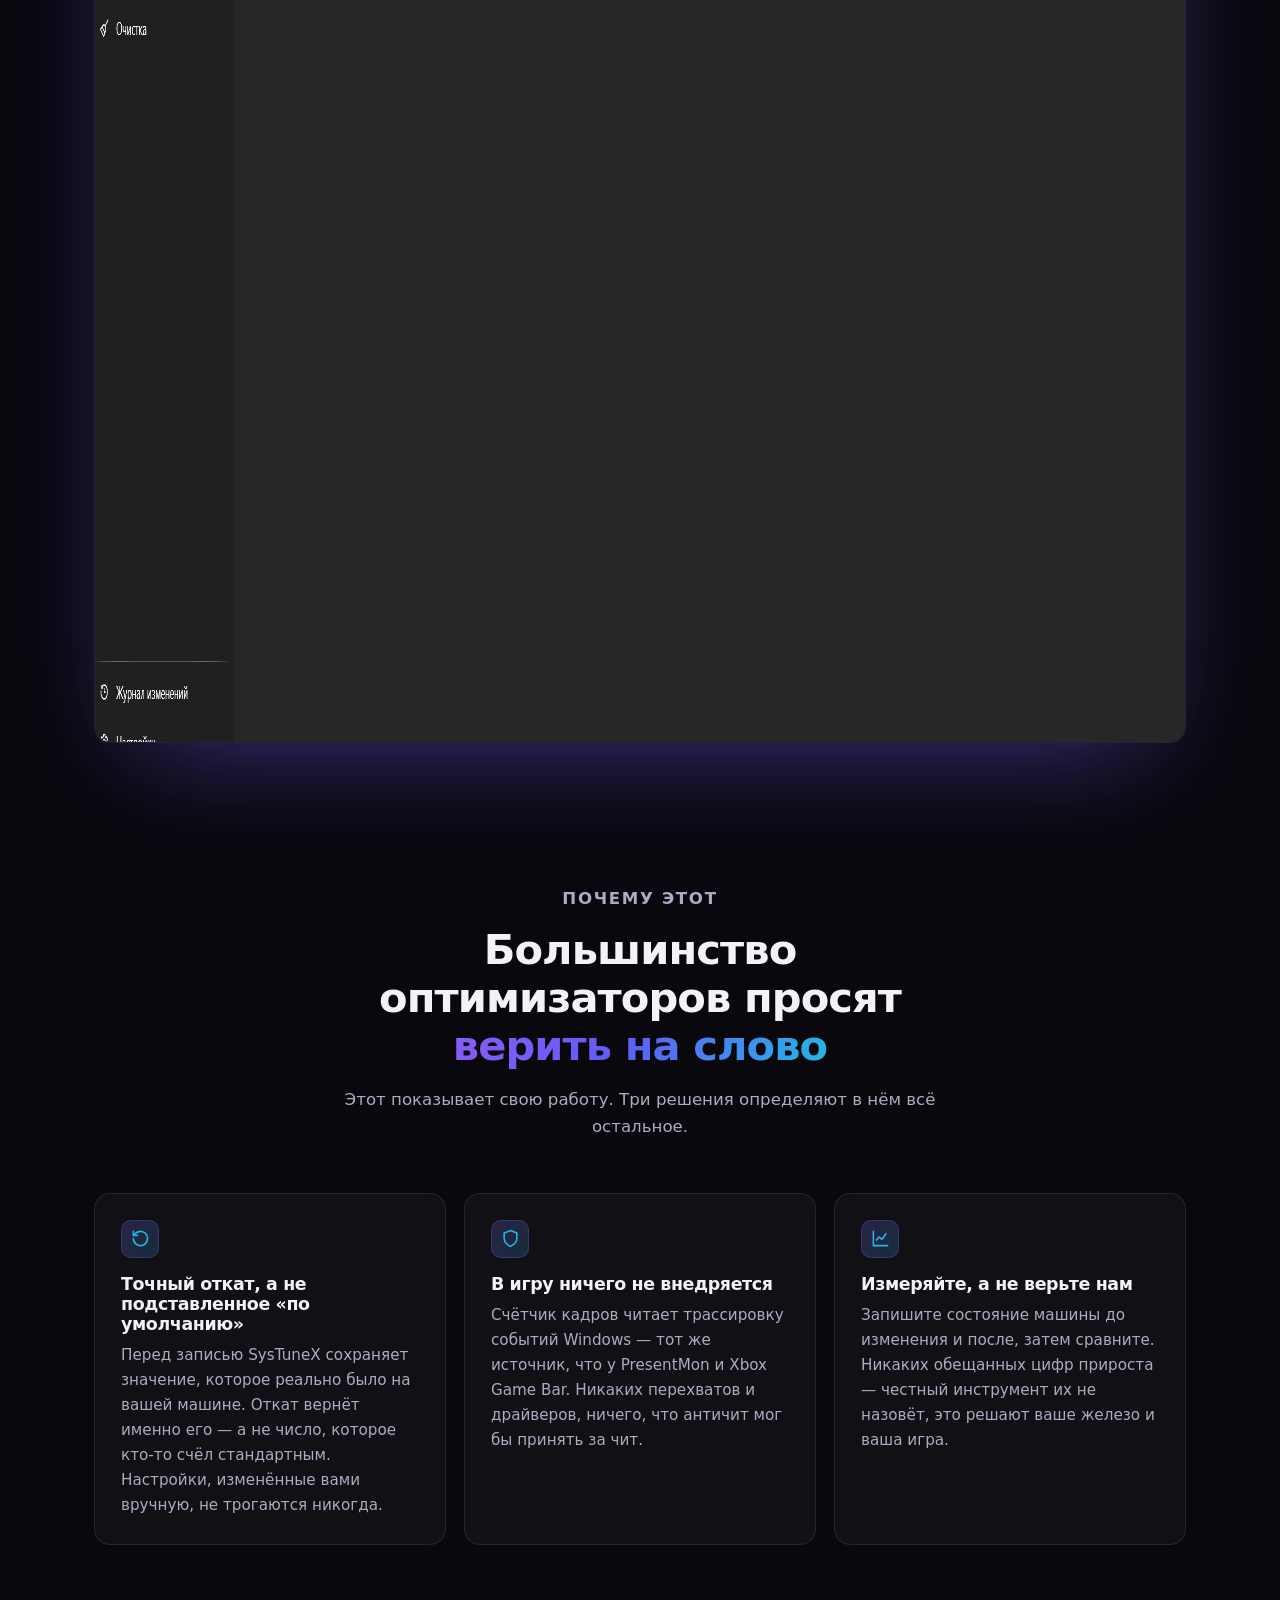
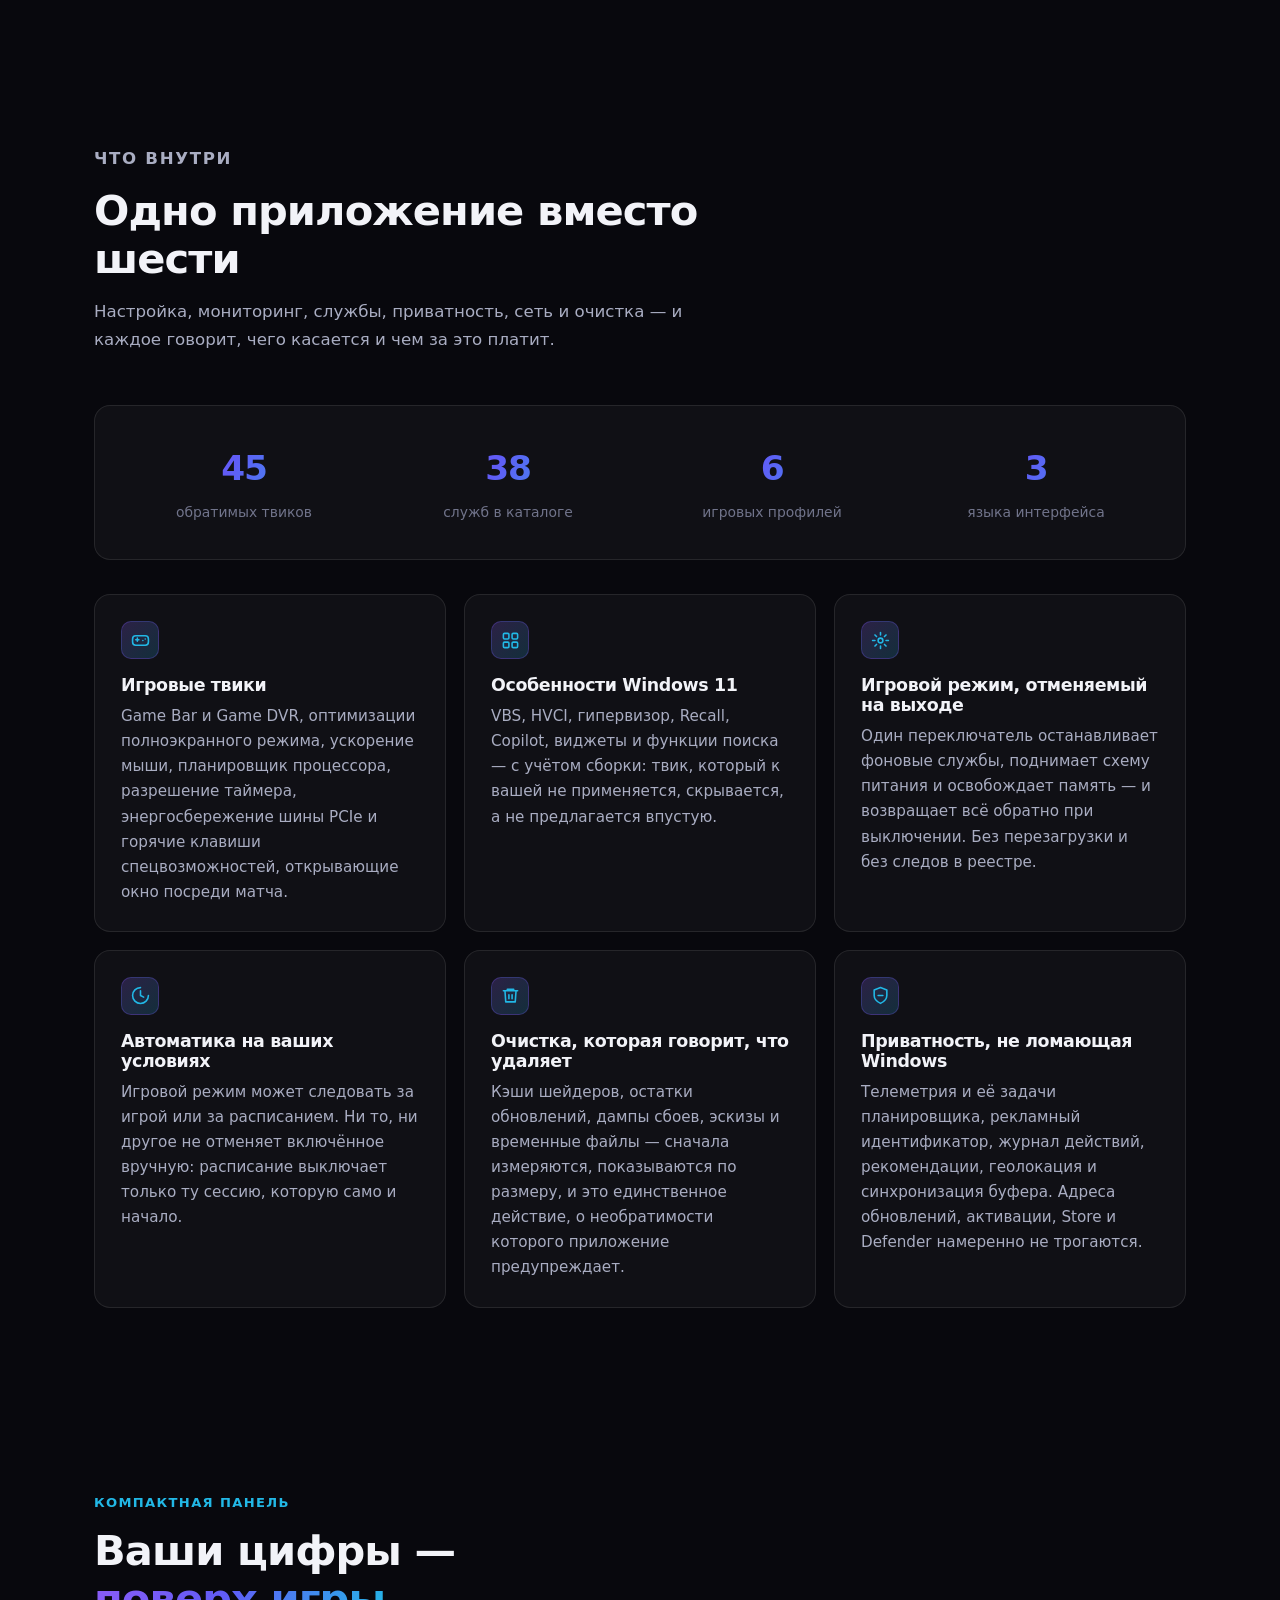
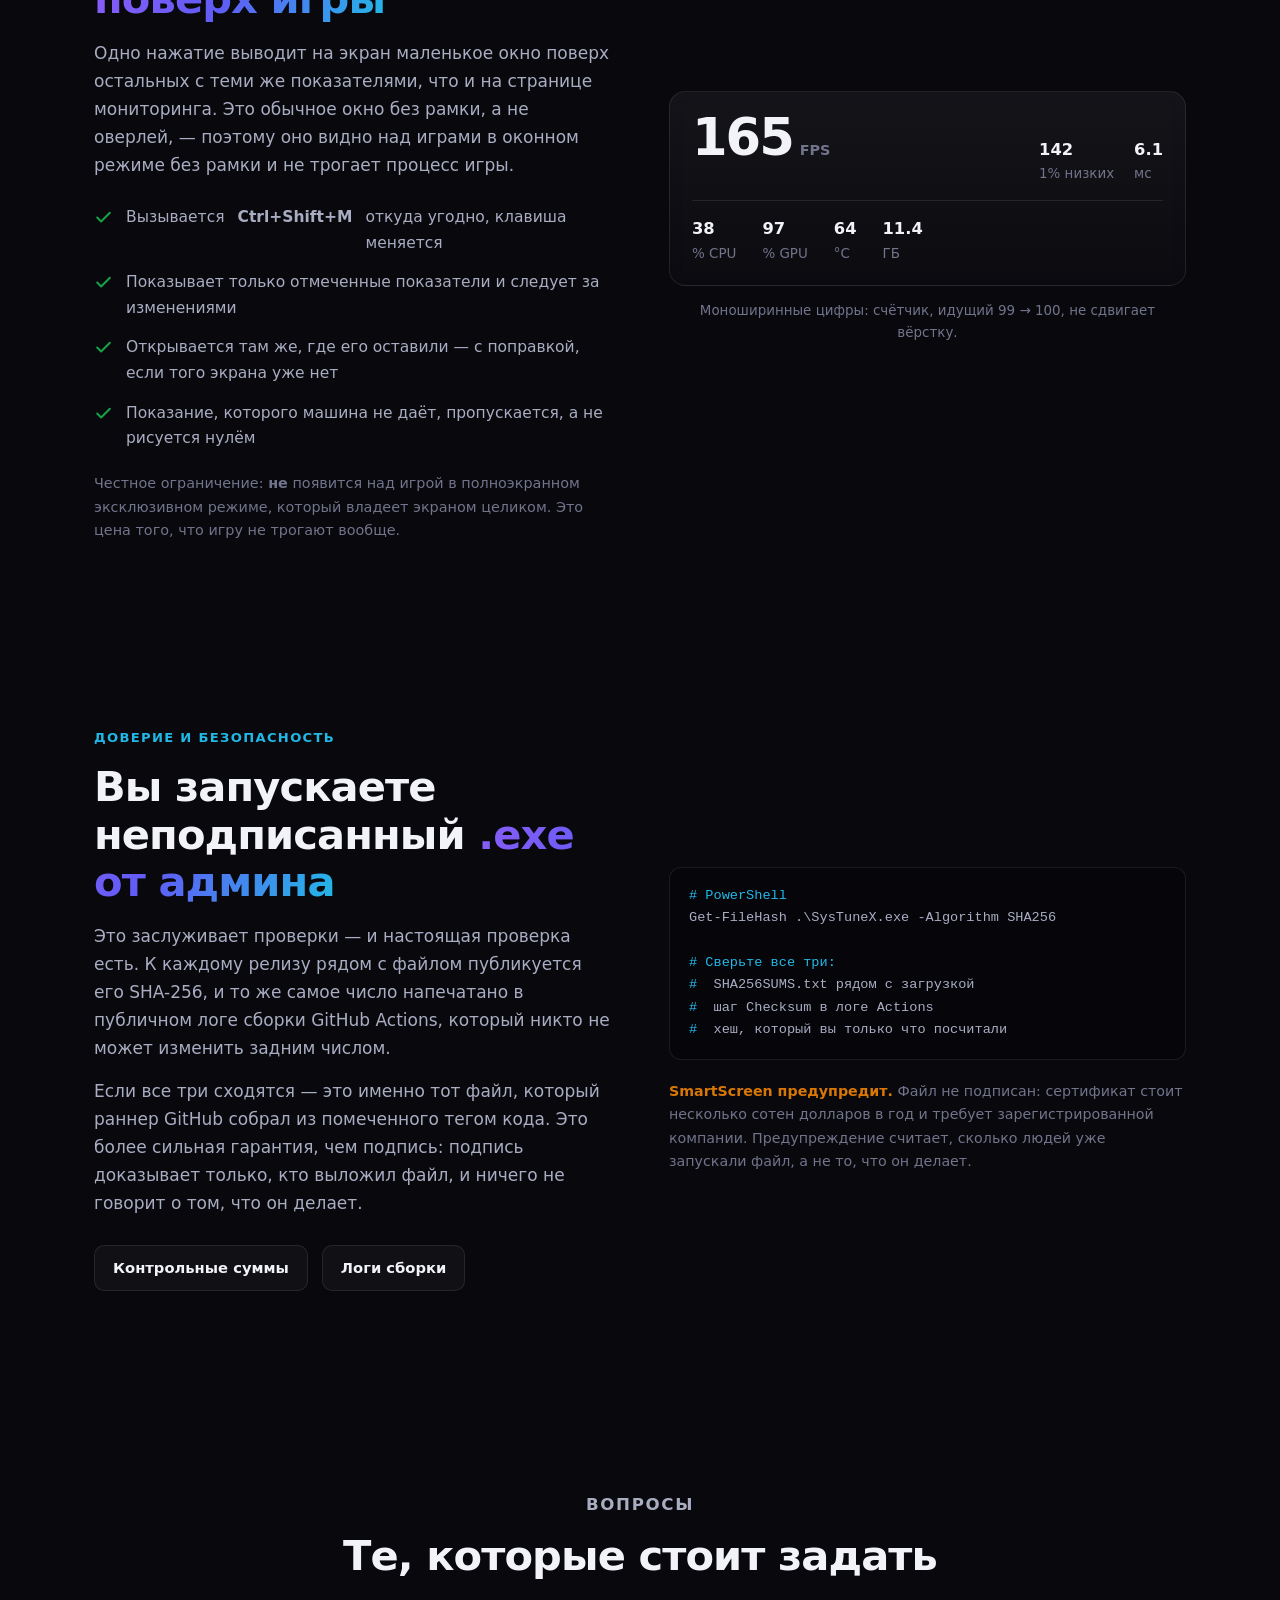
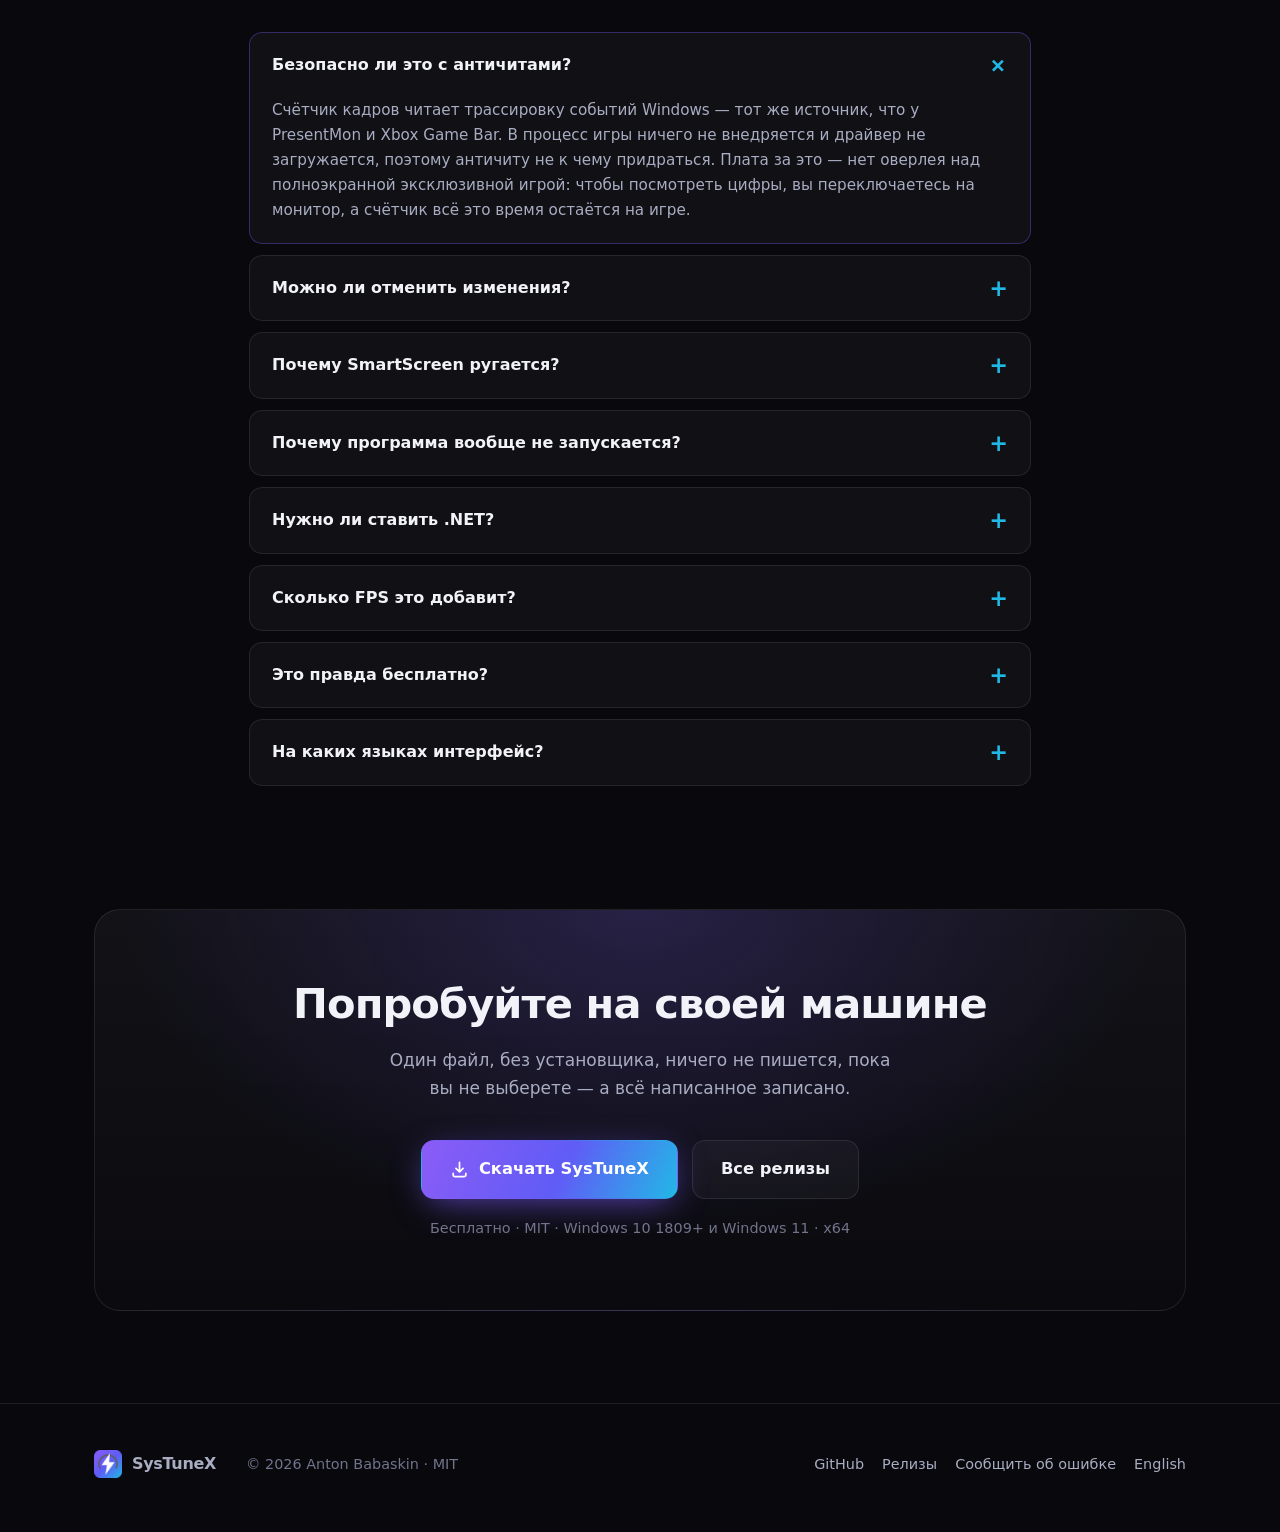
==== commit 10f3fac1: "Say what Smart App Control does to an unsigned app The documentation explained SmartScreen and stopp" ====
--- a/docs/ru/index.html
+++ b/docs/ru/index.html
@@ -84,6 +84,14 @@
     },
     {
       "@type": "Question",
+      "name": "Почему SysTuneX вообще не запускается?",
+      "acceptedAnswer": {
+        "@type": "Answer",
+        "text": "Включён Smart App Control. В отличие от SmartScreen, кнопки «Выполнить в любом случае» у него нет: он блокирует неподписанные программы, которые мало кто запускал. В Windows 11 с обновлениями после апреля 2026 года его можно выключить, а позже включить обратно, в «Безопасность Windows» → «Управление приложениями и браузером», без переустановки Windows. Пока он включён, SysTuneX работать не будет."
+      }
+    },
+    {
+      "@type": "Question",
       "name": "Нужно ли устанавливать .NET?",
       "acceptedAnswer": {
         "@type": "Answer",
@@ -365,6 +373,10 @@
         <p>Исполняемый файл не подписан: сертификат стоит несколько сотен долларов в год и требует зарегистрированной компании. Вместо этого к каждому релизу публикуется SHA-256, который сверяется с публичным логом сборки. Выберите <em>Подробнее → Выполнить в любом случае</em>, либо сначала проверьте хеш, либо прогоните файл через VirusTotal.</p>
       </details>
       <details>
+        <summary>Почему программа вообще не запускается?</summary>
+        <p>Включён Smart App Control. В отличие от SmartScreen, кнопки <em>Выполнить в любом случае</em> у него нет: он блокирует неподписанные программы, которые мало кто запускал, а SysTuneX не подписан. В Windows 11 с обновлениями после апреля 2026 года его можно выключить, а позже включить обратно, в <em>Безопасность Windows → Управление приложениями и браузером → Параметры интеллектуального управления приложениями</em>, без переустановки Windows. Пока он включён, SysTuneX работать не будет.</p>
+      </details>
+      <details>
         <summary>Нужно ли ставить .NET?</summary>
         <p>Нет — это самодостаточный один файл. Права администратора нужны: ключи реестра лежат в HKEY_LOCAL_MACHINE, смена типа запуска службы идёт через диспетчер служб, а счётчику кадров нужна сессия трассировки. Все трое отказывают обычному токену.</p>
       </details>
